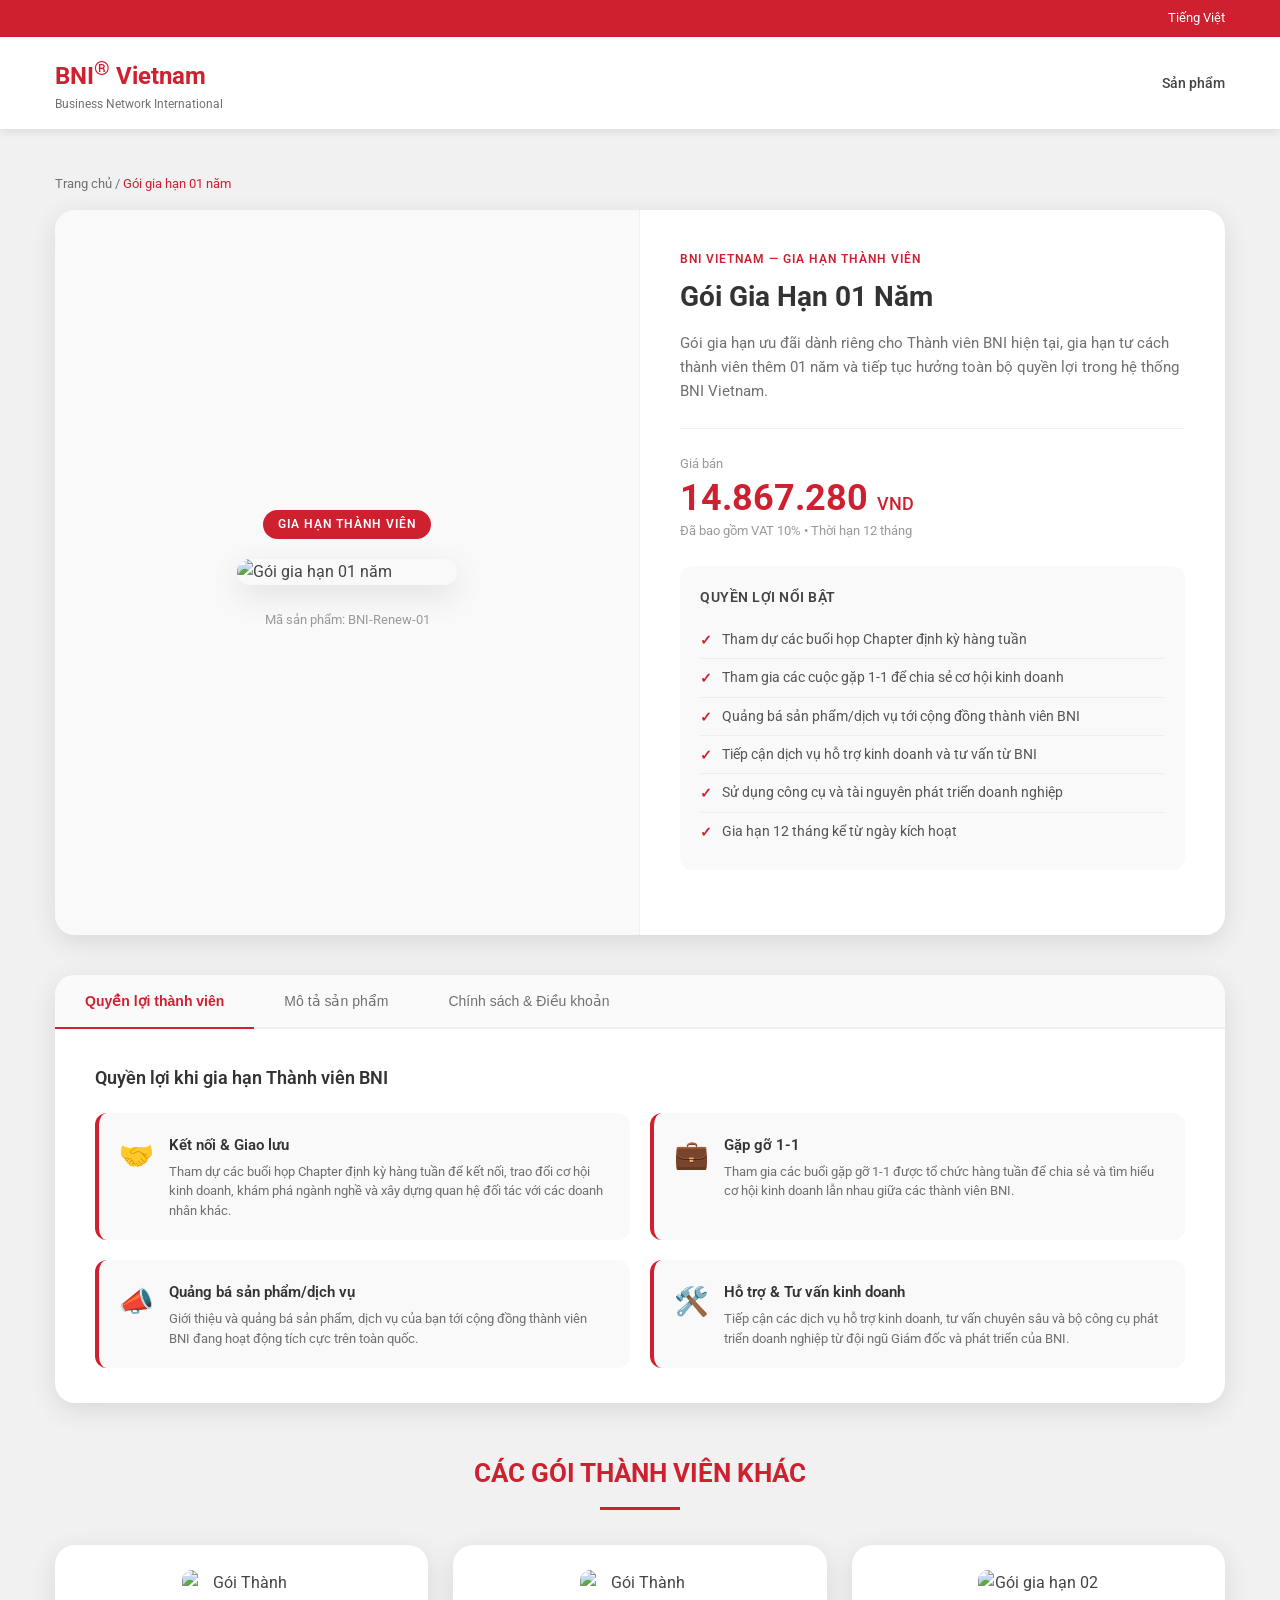
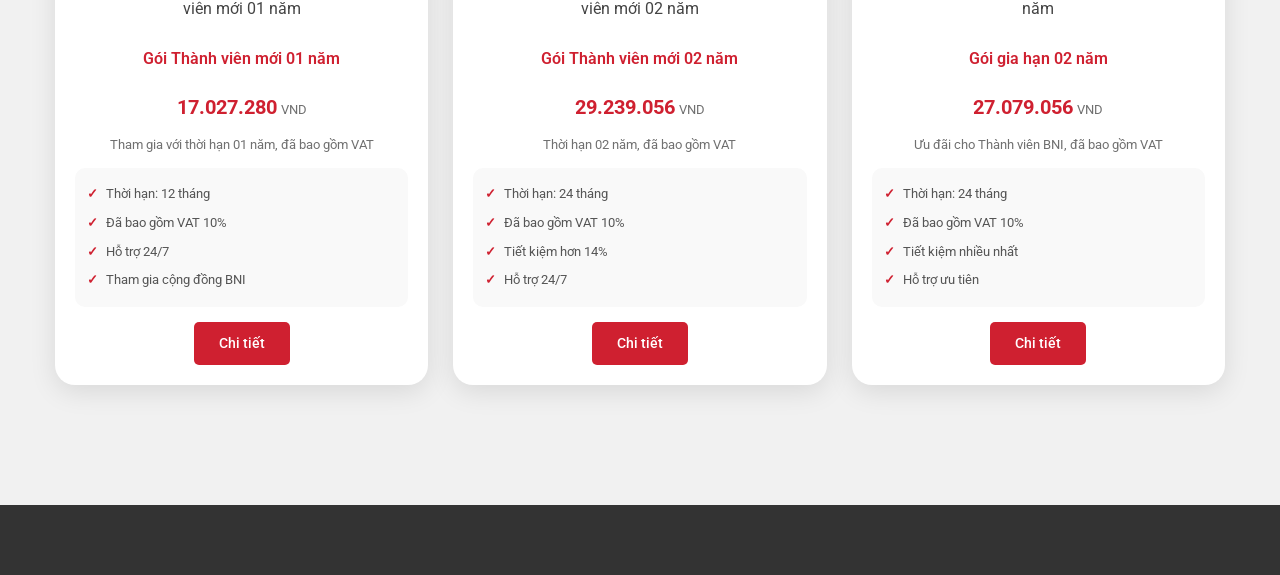
==== goi-gia-han-01-nam.html @ def4ea2a "CM" ====
<!DOCTYPE html>
<html lang="vi">
<head>
    <meta charset="UTF-8">
    <meta name="viewport" content="width=device-width, initial-scale=1.0">
    <title>Gói Gia Hạn 01 Năm - BNI Vietnam</title>
    <link href="https://fonts.googleapis.com/css2?family=Roboto:wght@300;400;500;600;700&display=swap" rel="stylesheet">
    <link rel="stylesheet" href="css/shared.css">
    <link rel="stylesheet" href="css/detail.css">
</head>
<body>
    <header class="header">
        <div class="header-top">
            <div class="container">
                <a href="#">Tiếng Việt</a>
            </div>
        </div>
        <div class="header-main">
            <div class="container">
                <a href="index.html" class="logo">
                    <div class="logo-text">
                        BNI<sup>®</sup> Vietnam
                        <span>Business Network International</span>
                    </div>
                </a>
                <ul class="nav-menu">
                    <li><a href="index.html">Sản phẩm</a></li>
                </ul>
            </div>
        </div>
    </header>

    <main class="main-content">
        <div class="container">
            <div class="breadcrumb">
                <a href="index.html">Trang chủ</a> /
                <span>Gói gia hạn 01 năm</span>
            </div>

            <div class="product-detail">
                <div class="product-detail-inner">
                    <div class="product-image-side">
                        <div class="product-badge">Gia hạn thành viên</div>
                        <img src="https://bni.vn/img/site/68599e6d21dceb000d6339f2.jpg" alt="Gói gia hạn 01 năm">
                        <p class="product-code">Mã sản phẩm: BNI-Renew-01</p>
                    </div>

                    <div class="product-info-side">
                        <p class="product-category">BNI Vietnam &mdash; Gia hạn thành viên</p>
                        <h1 class="product-title">Gói Gia Hạn 01 Năm</h1>
                        <p class="product-short-desc">
                            Gói gia hạn ưu đãi dành riêng cho Thành viên BNI hiện tại, gia hạn tư cách thành viên thêm 01 năm và tiếp tục hưởng toàn bộ quyền lợi trong hệ thống BNI Vietnam.
                        </p>

                        <div class="price-block">
                            <p class="price-label">Giá bán</p>
                            <p class="price-main">
                                14.867.280 <span class="currency">VND</span>
                            </p>
                            <input type="hidden" class="price-raw" value="14867280" data-product-id="member-renew-1year">
                            <p class="price-note">Đã bao gồm VAT 10% &bull; Thời hạn 12 tháng</p>
                        </div>

                        <div class="features-block">
                            <h4>Quyền lợi nổi bật</h4>
                            <ul class="features-list">
                                <li>Tham dự các buổi họp Chapter định kỳ hàng tuần</li>
                                <li>Tham gia các cuộc gặp 1-1 để chia sẻ cơ hội kinh doanh</li>
                                <li>Quảng bá sản phẩm/dịch vụ tới cộng đồng thành viên BNI</li>
                                <li>Tiếp cận dịch vụ hỗ trợ kinh doanh và tư vấn từ BNI</li>
                                <li>Sử dụng công cụ và tài nguyên phát triển doanh nghiệp</li>
                                <li>Gia hạn 12 tháng kể từ ngày kích hoạt</li>
                            </ul>
                        </div>
                    </div>
                </div>
            </div>

            <div class="product-tabs">
                <div class="tabs-header">
                    <button class="tab-btn active" onclick="switchTab(this, 'tab-benefits')">Quyền lợi thành viên</button>
                    <button class="tab-btn" onclick="switchTab(this, 'tab-description')">Mô tả sản phẩm</button>
                    <button class="tab-btn" onclick="switchTab(this, 'tab-policy')">Chính sách & Điều khoản</button>
                </div>

                <div class="tab-content active" id="tab-benefits">
                    <h3>Quyền lợi khi gia hạn Thành viên BNI</h3>
                    <div class="benefits-grid">
                        <div class="benefit-item">
                            <div class="benefit-icon">🤝</div>
                            <div>
                                <h5>Kết nối & Giao lưu</h5>
                                <p>Tham dự các buổi họp Chapter định kỳ hàng tuần để kết nối, trao đổi cơ hội kinh doanh, khám phá ngành nghề và xây dựng quan hệ đối tác với các doanh nhân khác.</p>
                            </div>
                        </div>
                        <div class="benefit-item">
                            <div class="benefit-icon">💼</div>
                            <div>
                                <h5>Gặp gỡ 1-1</h5>
                                <p>Tham gia các buổi gặp gỡ 1-1 được tổ chức hàng tuần để chia sẻ và tìm hiểu cơ hội kinh doanh lẫn nhau giữa các thành viên BNI.</p>
                            </div>
                        </div>
                        <div class="benefit-item">
                            <div class="benefit-icon">📣</div>
                            <div>
                                <h5>Quảng bá sản phẩm/dịch vụ</h5>
                                <p>Giới thiệu và quảng bá sản phẩm, dịch vụ của bạn tới cộng đồng thành viên BNI đang hoạt động tích cực trên toàn quốc.</p>
                            </div>
                        </div>
                        <div class="benefit-item">
                            <div class="benefit-icon">🛠️</div>
                            <div>
                                <h5>Hỗ trợ & Tư vấn kinh doanh</h5>
                                <p>Tiếp cận các dịch vụ hỗ trợ kinh doanh, tư vấn chuyên sâu và bộ công cụ phát triển doanh nghiệp từ đội ngũ Giám đốc và phát triển của BNI.</p>
                            </div>
                        </div>
                    </div>
                </div>

                <div class="tab-content" id="tab-description">
                    <h3>Mô tả sản phẩm</h3>
                    <p style="font-size:15px; color:#555; line-height:1.8; margin-bottom:20px;">
                        Gói Gia hạn 01 năm là gói ưu đãi dành riêng cho các Thành viên BNI hiện tại muốn tiếp tục tham gia hệ thống. Gói này cho phép gia hạn tư cách thành viên thêm <strong>12 tháng</strong> với mức giá ưu đãi so với gói thành viên mới.
                    </p>
                    <p style="font-size:15px; color:#555; line-height:1.8; margin-bottom:20px;">
                        BNI (Business Network International) là tổ chức kết nối kinh doanh lớn nhất thế giới, với hàng nghìn Chapter hoạt động tại nhiều quốc gia. Tại Việt Nam, BNI đã và đang tạo ra hàng triệu đô la giá trị giao dịch kinh doanh cho các thành viên mỗi năm.
                    </p>
                    <ul class="features-list" style="margin-top:15px;">
                        <li>Mã sản phẩm: BNI-Renew-01</li>
                        <li>Thời hạn hiệu lực: 12 tháng kể từ ngày gia hạn</li>
                        <li>Giá bán: 14.867.280 VND (đã bao gồm VAT 10%)</li>
                        <li>Dành cho thành viên BNI hiện tại</li>
                        <li>Hết hạn cần gia hạn để tiếp tục tham gia</li>
                    </ul>
                </div>

                <div class="tab-content" id="tab-policy">
                    <h3>Chính sách & Điều khoản</h3>
                    <div style="margin-bottom:25px;">
                        <h4 style="font-size:15px; font-weight:600; color:#333; margin-bottom:12px;">Điều khoản sử dụng</h4>
                        <div class="policy-item">
                            <div class="policy-dot"></div>
                            <p>Gói gia hạn có hiệu lực <strong>12 tháng</strong> kể từ ngày kích hoạt thành công.</p>
                        </div>
                        <div class="policy-item">
                            <div class="policy-dot"></div>
                            <p>Gói chỉ áp dụng cho <strong>thành viên BNI hiện tại</strong>, không áp dụng cho thành viên mới.</p>
                        </div>
                        <div class="policy-item">
                            <div class="policy-dot"></div>
                            <p>Gói thành viên <strong>không được chuyển nhượng</strong> cho người khác sau khi đã kích hoạt.</p>
                        </div>
                    </div>
                    <div>
                        <h4 style="font-size:15px; font-weight:600; color:#333; margin-bottom:12px;">Chính sách hoàn tiền</h4>
                        <table class="refund-table">
                            <thead>
                                <tr>
                                    <th>Phương thức thanh toán</th>
                                    <th>Phí hoàn tiền</th>
                                    <th>Ghi chú</th>
                                </tr>
                            </thead>
                            <tbody>
                                <tr>
                                    <td>Thẻ tín dụng (Credit Card)</td>
                                    <td>2,5%</td>
                                    <td>Phí cổng thanh toán</td>
                                </tr>
                                <tr>
                                    <td>Thẻ ghi nợ (Debit Card)</td>
                                    <td>1,5%</td>
                                    <td>Phí cổng thanh toán</td>
                                </tr>
                                <tr>
                                    <td>Trả góp (Installment)</td>
                                    <td>Không hoàn tiền</td>
                                    <td>Không áp dụng hoàn tiền</td>
                                </tr>
                            </tbody>
                        </table>
                    </div>
                </div>
            </div>

            <div class="related-section">
                <div class="section-title">
                    <h2>Các Gói Thành Viên Khác</h2>
                </div>
                <div class="member-shop">
                    <div class="product-card">
                        <img src="https://bni.vn/img/site/68599e6d21dceb000d6339f2.jpg" alt="Gói Thành viên mới 01 năm">
                        <h5>Gói Thành viên mới 01 năm</h5>
                        <div class="product-price">
                            <p><strong>17.027.280</strong> <span class="currency">VND</span></p>
                            <input type="hidden" class="price-raw" value="17027280" data-product-id="member-new-1year">
                        </div>
                        <p class="desc">Tham gia với thời hạn 01 năm, đã bao gồm VAT</p>
                        <ul class="product-features">
                            <li>Thời hạn: 12 tháng</li>
                            <li>Đã bao gồm VAT 10%</li>
                            <li>Hỗ trợ 24/7</li>
                            <li>Tham gia cộng đồng BNI</li>
                        </ul>
                        <a href="goi-thanh-vien-moi-01-nam.html" class="btn-cart-sm">Chi tiết</a>
                    </div>

                    <div class="product-card">
                        <img src="https://bni.vn/img/site/68599e6d21dceb000d6339f2.jpg" alt="Gói Thành viên mới 02 năm">
                        <h5>Gói Thành viên mới 02 năm</h5>
                        <div class="product-price">
                            <p><strong>29.239.056</strong> <span class="currency">VND</span></p>
                            <input type="hidden" class="price-raw" value="29239056" data-product-id="member-new-2year">
                        </div>
                        <p class="desc">Thời hạn 02 năm, đã bao gồm VAT</p>
                        <ul class="product-features">
                            <li>Thời hạn: 24 tháng</li>
                            <li>Đã bao gồm VAT 10%</li>
                            <li>Tiết kiệm hơn 14%</li>
                            <li>Hỗ trợ 24/7</li>
                        </ul>
                        <a href="goi-thanh-vien-moi-02-nam.html" class="btn-cart-sm">Chi tiết</a>
                    </div>

                    <div class="product-card">
                        <img src="https://bni.vn/img/site/68599e6d21dceb000d6339f2.jpg" alt="Gói gia hạn 02 năm">
                        <h5>Gói gia hạn 02 năm</h5>
                        <div class="product-price">
                            <p><strong>27.079.056</strong> <span class="currency">VND</span></p>
                            <input type="hidden" class="price-raw" value="27079056" data-product-id="member-renew-2year">
                        </div>
                        <p class="desc">Ưu đãi cho Thành viên BNI, đã bao gồm VAT</p>
                        <ul class="product-features">
                            <li>Thời hạn: 24 tháng</li>
                            <li>Đã bao gồm VAT 10%</li>
                            <li>Tiết kiệm nhiều nhất</li>
                            <li>Hỗ trợ ưu tiên</li>
                        </ul>
                        <a href="goi-gia-han-02-nam.html" class="btn-cart-sm">Chi tiết</a>
                    </div>
                </div>
            </div>
        </div>
    </main>

    <footer class="footer"></footer>

    <script>
        function switchTab(btn, tabId) {
            document.querySelectorAll('.tab-btn').forEach(b => b.classList.remove('active'));
            document.querySelectorAll('.tab-content').forEach(t => t.classList.remove('active'));
            btn.classList.add('active');
            document.getElementById(tabId).classList.add('active');
        }
    </script>
</body>
</html>
---- css/shared.css ----
/* =====================
   RESET
   ===================== */
* {
    margin: 0;
    padding: 0;
    box-sizing: border-box;
}

/* =====================
   BASE
   ===================== */
body {
    font-family: 'Roboto', sans-serif;
    background-color: #f1f1f1;
    color: #444444;
    line-height: 1.6;
}

.container {
    max-width: 1200px;
    margin: 0 auto;
    padding: 0 15px;
}

/* =====================
   HEADER
   ===================== */
.header {
    background-color: #ffffff;
    box-shadow: 0 2px 10px rgba(0, 0, 0, 0.1);
    position: sticky;
    top: 0;
    z-index: 1000;
}

.header-top {
    background-color: #CF2030;
    color: #ffffff;
    padding: 8px 0;
    font-size: 13px;
}

.header-top .container {
    display: flex;
    justify-content: flex-end;
    align-items: center;
    gap: 20px;
}

.header-top a {
    color: #ffffff;
    text-decoration: none;
}

.header-top a:hover {
    text-decoration: underline;
}

.header-main {
    padding: 15px 0;
}

.header-main .container {
    display: flex;
    justify-content: space-between;
    align-items: center;
}

.logo {
    display: flex;
    align-items: center;
    gap: 10px;
    text-decoration: none;
    color: inherit;
}

.logo img {
    height: 50px;
}

.logo-text {
    font-size: 24px;
    font-weight: 700;
    color: #CF2030;
}

.logo-text span {
    display: block;
    font-size: 12px;
    font-weight: 400;
    color: #707070;
}

.nav-menu {
    display: flex;
    gap: 25px;
    list-style: none;
}

.nav-menu a {
    color: #444444;
    text-decoration: none;
    font-weight: 500;
    font-size: 14px;
    transition: color 0.3s;
    padding: 10px 0;
}

.nav-menu a:hover {
    color: #CF2030;
}

/* =====================
   FOOTER
   ===================== */
.footer {
    background-color: #333333;
    color: #ffffff;
    padding: 50px 0 20px;
}

.footer-content {
    display: grid;
    grid-template-columns: repeat(4, 1fr);
    gap: 30px;
    margin-bottom: 30px;
}

.footer-section h4 {
    color: #CF2030;
    font-size: 16px;
    margin-bottom: 20px;
    text-transform: uppercase;
}

.footer-section ul {
    list-style: none;
}

.footer-section ul li {
    margin-bottom: 10px;
}

.footer-section ul a {
    color: #cccccc;
    text-decoration: none;
    font-size: 14px;
    transition: color 0.3s;
}

.footer-section ul a:hover {
    color: #CF2030;
}

.footer-bottom {
    border-top: 1px solid #555555;
    padding-top: 20px;
    text-align: center;
    font-size: 13px;
    color: #999999;
}

.footer-bottom p {
    margin-bottom: 5px;
}

/* =====================
   PRODUCT CARD (base)
   ===================== */
.product-card {
    background: #ffffff;
    border-radius: 20px;
    box-shadow: 0px 7px 27px rgba(0, 0, 0, 0.1);
    text-align: center;
    transition: transform 0.3s ease, box-shadow 0.3s ease;
    display: flex;
    flex-direction: column;
    height: 100%;
}

.product-card:hover {
    transform: translateY(-5px);
    box-shadow: 0 15px 40px rgba(0, 0, 0, 0.15);
}

.product-card img {
    border-radius: 10px;
    max-width: 100%;
    height: auto;
    margin: 0 auto 15px;
}

.product-card h5 {
    color: #CF2030;
    font-weight: 600;
    display: flex;
    align-items: center;
    justify-content: center;
}

.product-card .product-price strong {
    font-weight: 700;
    color: #CF2030;
}

.product-card .product-price .currency {
    color: #707070;
}

.product-card .product-features {
    text-align: left;
    background: #f9f9f9;
    border-radius: 10px;
    flex-grow: 1;
}

.product-card .product-features li {
    list-style: none;
    color: #555;
    display: flex;
    align-items: center;
    gap: 8px;
}

.product-card .product-features li::before {
    content: '✓';
    color: #CF2030;
    font-weight: bold;
}

/* =====================
   RESPONSIVE
   ===================== */
.menu-toggle {
    display: none;
    background: none;
    border: none;
    font-size: 24px;
    color: #CF2030;
    cursor: pointer;
}

@media (max-width: 900px) {
    .menu-toggle {
        display: block;
    }

    .nav-menu {
        display: none;
        position: absolute;
        top: 100%;
        left: 0;
        right: 0;
        background: #ffffff;
        flex-direction: column;
        padding: 20px;
        box-shadow: 0 5px 20px rgba(0, 0, 0, 0.1);
    }

    .nav-menu.active {
        display: flex;
    }

    .header-main .container {
        position: relative;
    }
}

@media (max-width: 768px) {
    .footer-content {
        grid-template-columns: repeat(2, 1fr);
    }
}

@media (max-width: 480px) {
    .footer-content {
        grid-template-columns: 1fr;
    }
}
---- css/detail.css ----
/* =====================
   MAIN CONTENT
   ===================== */
.main-content {
    padding: 30px 0 60px;
}

/* =====================
   FOOTER OVERRIDE
   ===================== */
.footer {
    margin-top: 60px;
}

/* =====================
   BREADCRUMB
   ===================== */
.breadcrumb {
    padding: 15px 0;
    font-size: 13px;
    color: #707070;
}

.breadcrumb a {
    color: #707070;
    text-decoration: none;
    transition: color 0.3s;
}

.breadcrumb a:hover {
    color: #CF2030;
}

.breadcrumb span {
    color: #CF2030;
}

/* =====================
   PRODUCT DETAIL
   ===================== */
.product-detail {
    background: #ffffff;
    border-radius: 20px;
    box-shadow: 0px 7px 27px rgba(0, 0, 0, 0.1);
    overflow: hidden;
}

.product-detail-inner {
    display: grid;
    grid-template-columns: 1fr 1fr;
    gap: 0;
}

.product-image-side {
    background: #f9f9f9;
    padding: 40px;
    display: flex;
    flex-direction: column;
    align-items: center;
    justify-content: center;
    border-right: 1px solid #f0f0f0;
}

.product-badge {
    background: #CF2030;
    color: #ffffff;
    font-size: 12px;
    font-weight: 600;
    padding: 5px 15px;
    border-radius: 20px;
    margin-bottom: 20px;
    text-transform: uppercase;
    letter-spacing: 1px;
}

.product-image-side img {
    width: 220px;
    border-radius: 15px;
    box-shadow: 0 10px 30px rgba(0, 0, 0, 0.1);
    margin-bottom: 25px;
}

.product-code {
    font-size: 13px;
    color: #999;
    margin-bottom: 5px;
}

.product-info-side {
    padding: 40px;
}

.product-category {
    font-size: 12px;
    color: #CF2030;
    font-weight: 600;
    text-transform: uppercase;
    letter-spacing: 1px;
    margin-bottom: 10px;
}

.product-title {
    font-size: 28px;
    font-weight: 700;
    color: #333333;
    margin-bottom: 15px;
    line-height: 1.3;
}

.product-short-desc {
    font-size: 15px;
    color: #707070;
    margin-bottom: 25px;
    padding-bottom: 25px;
    border-bottom: 1px solid #f0f0f0;
}

/* =====================
   PRICE BLOCK
   ===================== */
.price-block {
    margin-bottom: 25px;
}

.price-label {
    font-size: 13px;
    color: #999;
    margin-bottom: 5px;
}

.price-main {
    font-size: 36px;
    font-weight: 700;
    color: #CF2030;
    line-height: 1;
}

.price-main .currency {
    font-size: 18px;
    font-weight: 500;
}

.price-note {
    font-size: 13px;
    color: #999;
    margin-top: 5px;
}

/* =====================
   FEATURES BLOCK
   ===================== */
.features-block {
    background: #f9f9f9;
    border-radius: 12px;
    padding: 20px;
    margin-bottom: 25px;
}

.features-block h4 {
    font-size: 14px;
    font-weight: 600;
    color: #444;
    margin-bottom: 12px;
    text-transform: uppercase;
    letter-spacing: 0.5px;
}

.features-list {
    list-style: none;
}

.features-list li {
    display: flex;
    align-items: flex-start;
    gap: 10px;
    padding: 7px 0;
    font-size: 14px;
    color: #555;
    border-bottom: 1px solid #efefef;
}

.features-list li:last-child {
    border-bottom: none;
}

.features-list li::before {
    content: '✓';
    color: #CF2030;
    font-weight: bold;
    flex-shrink: 0;
    margin-top: 1px;
}

/* =====================
   PRODUCT TABS
   ===================== */
.product-tabs {
    margin-top: 40px;
    background: #ffffff;
    border-radius: 20px;
    box-shadow: 0px 7px 27px rgba(0, 0, 0, 0.1);
    overflow: hidden;
}

.tabs-header {
    display: flex;
    border-bottom: 2px solid #f0f0f0;
    background: #fafafa;
}

.tab-btn {
    padding: 18px 30px;
    font-size: 14px;
    font-weight: 500;
    color: #707070;
    cursor: pointer;
    border: none;
    background: transparent;
    transition: all 0.3s;
    position: relative;
}

.tab-btn::after {
    content: '';
    position: absolute;
    bottom: -2px;
    left: 0;
    right: 0;
    height: 2px;
    background: #CF2030;
    transform: scaleX(0);
    transition: transform 0.3s;
}

.tab-btn.active {
    color: #CF2030;
    font-weight: 600;
}

.tab-btn.active::after {
    transform: scaleX(1);
}

.tab-btn:hover {
    color: #CF2030;
}

.tab-content {
    padding: 35px 40px;
    display: none;
}

.tab-content.active {
    display: block;
}

.tab-content h3 {
    font-size: 18px;
    font-weight: 600;
    color: #333;
    margin-bottom: 20px;
}

/* =====================
   BENEFITS GRID
   ===================== */
.benefits-grid {
    display: grid;
    grid-template-columns: repeat(2, 1fr);
    gap: 20px;
    margin-top: 10px;
}

.benefit-item {
    display: flex;
    align-items: flex-start;
    gap: 15px;
    padding: 20px;
    background: #f9f9f9;
    border-radius: 12px;
    border-left: 4px solid #CF2030;
}

.benefit-icon {
    font-size: 28px;
    flex-shrink: 0;
}

.benefit-item h5 {
    font-size: 15px;
    font-weight: 600;
    color: #333;
    margin-bottom: 5px;
}

.benefit-item p {
    font-size: 13px;
    color: #707070;
    line-height: 1.5;
}

/* =====================
   POLICY
   ===================== */
.policy-item {
    display: flex;
    align-items: flex-start;
    gap: 15px;
    padding: 15px 0;
    border-bottom: 1px solid #f0f0f0;
}

.policy-item:last-child {
    border-bottom: none;
}

.policy-dot {
    width: 8px;
    height: 8px;
    border-radius: 50%;
    background: #CF2030;
    flex-shrink: 0;
    margin-top: 7px;
}

.policy-item p {
    font-size: 14px;
    color: #555;
    line-height: 1.6;
}

.policy-item strong {
    color: #333;
}

/* =====================
   REFUND TABLE
   ===================== */
.refund-table {
    width: 100%;
    border-collapse: collapse;
    margin-top: 15px;
    font-size: 14px;
}

.refund-table th {
    background: #CF2030;
    color: #fff;
    padding: 12px 15px;
    text-align: left;
    font-weight: 500;
}

.refund-table td {
    padding: 12px 15px;
    border-bottom: 1px solid #f0f0f0;
    color: #555;
}

.refund-table tr:nth-child(even) td {
    background: #f9f9f9;
}

/* =====================
   RELATED PRODUCTS
   ===================== */
.related-section {
    margin-top: 50px;
}

.section-title {
    text-align: center;
    margin-bottom: 35px;
}

.section-title h2 {
    color: #CF2030;
    font-size: 26px;
    font-weight: 700;
    text-transform: uppercase;
    position: relative;
    display: inline-block;
    padding-bottom: 15px;
}

.section-title h2::after {
    content: '';
    position: absolute;
    bottom: 0;
    left: 50%;
    transform: translateX(-50%);
    width: 80px;
    height: 3px;
    background: #cf2030;
}

/* Product Card - detail sizing */
.product-card {
    padding: 25px 20px 20px;
}

.product-card img {
    width: 120px;
}

.product-card h5 {
    font-size: 16px;
    margin-bottom: 10px;
    min-height: 45px;
}

.product-card .product-price {
    margin-bottom: 12px;
}

.product-card .product-price strong {
    font-size: 20px;
}

.product-card .product-price .currency {
    font-size: 13px;
}

.product-card p.desc {
    color: #707070;
    font-size: 13px;
    margin-bottom: 12px;
}

.product-card .product-features {
    padding: 12px;
    margin-bottom: 15px;
}

.product-card .product-features li {
    padding: 4px 0;
    font-size: 13px;
}

/* Member Shop Grid - 3 cols */
.member-shop {
    display: grid;
    grid-template-columns: repeat(3, 1fr);
    gap: 25px;
}

/* Button Cart Small */
.btn-cart-sm {
    padding: 10px 25px;
    background: #cf2030;
    color: #ffffff;
    text-decoration: none;
    border-radius: 5px;
    font-weight: 500;
    font-size: 14px;
    transition: background 0.3s ease;
    border: none;
    cursor: pointer;
    align-self: center;
    margin-top: auto;
    display: inline-block;
}

.btn-cart-sm:hover {
    background: #b01a28;
}

/* =====================
   RESPONSIVE
   ===================== */
@media (max-width: 768px) {
    .product-detail-inner {
        grid-template-columns: 1fr;
    }
}

@media (max-width: 900px) {
    .product-info-side {
        padding: 25px;
    }

    .product-image-side {
        padding: 30px;
    }

    .tab-content {
        padding: 25px 20px;
    }

    .product-title {
        font-size: 22px;
    }

    .price-main {
        font-size: 28px;
    }

    .member-shop {
        grid-template-columns: repeat(2, 1fr);
    }
}

@media (max-width: 600px) {
    .benefits-grid {
        grid-template-columns: 1fr;
    }

    .member-shop {
        grid-template-columns: 1fr;
    }
}
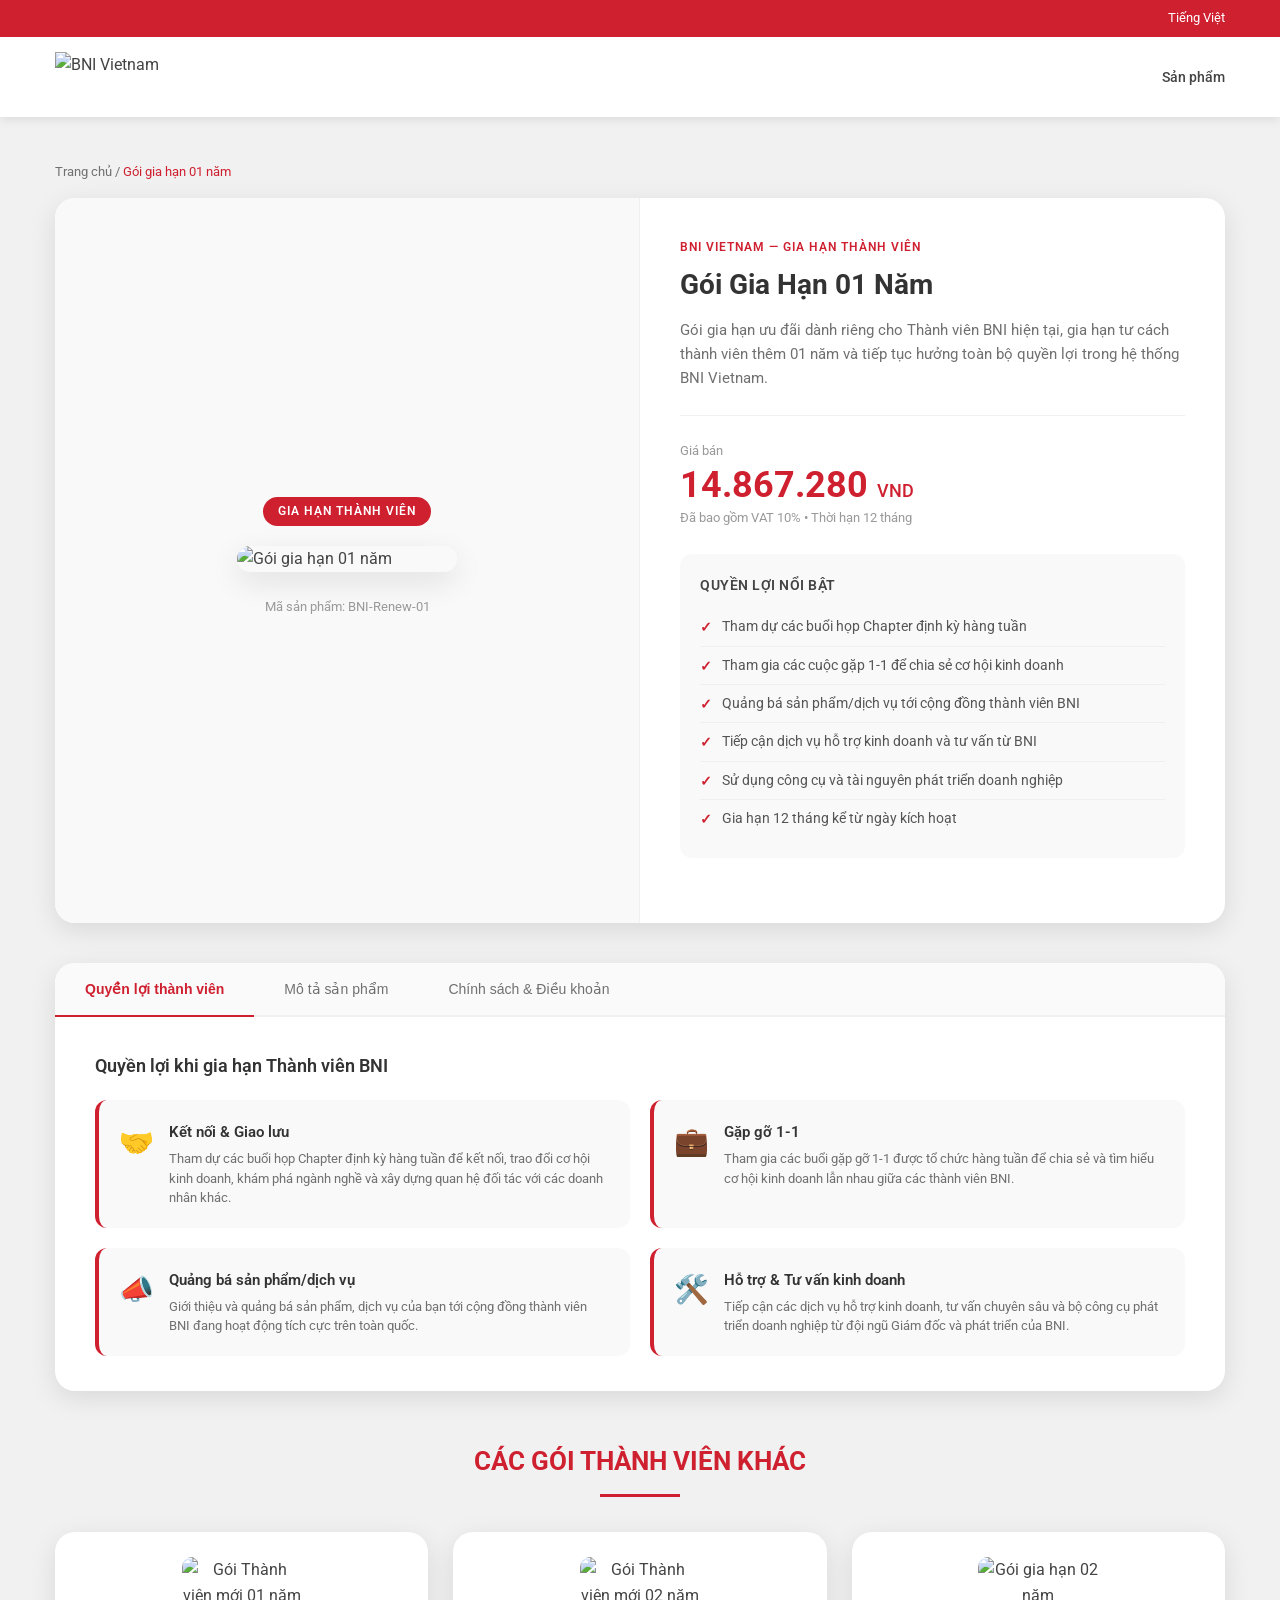
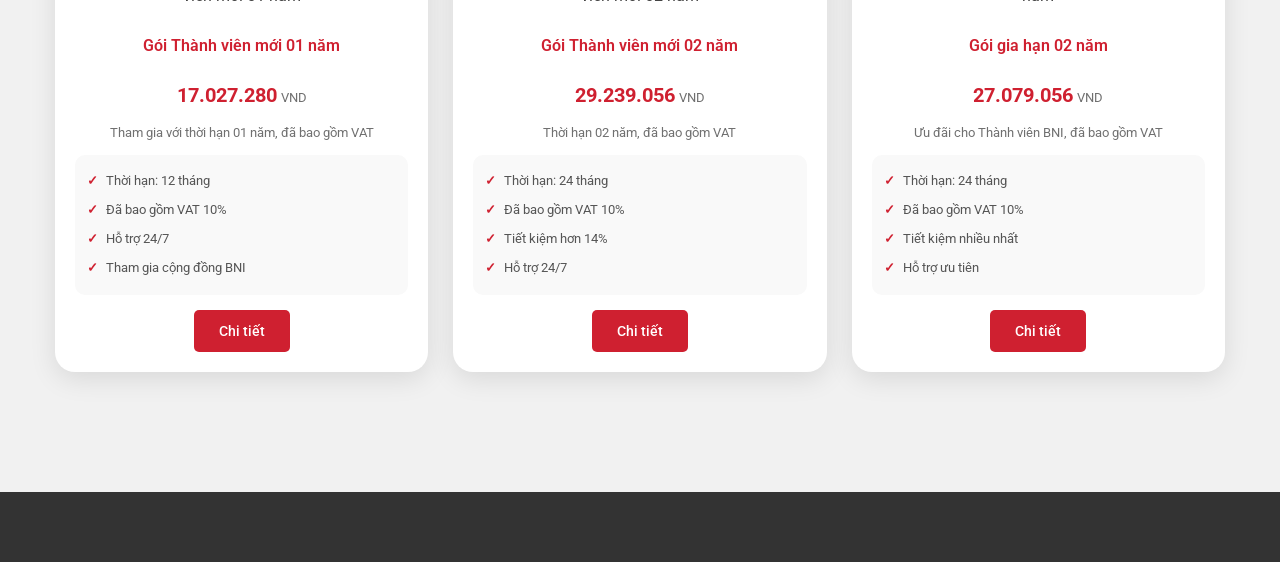
==== commit 8f3556cd: "Merge pull request #3 from datnt2207/main CM code sau khi nhúng" ====
--- a/goi-gia-han-01-nam.html
+++ b/goi-gia-han-01-nam.html
@@ -7,6 +7,16 @@
     <link href="https://fonts.googleapis.com/css2?family=Roboto:wght@300;400;500;600;700&display=swap" rel="stylesheet">
     <link rel="stylesheet" href="css/shared.css">
     <link rel="stylesheet" href="css/detail.css">
+    <link rel="stylesheet" href="https://public-cdn.baokim.vn/js-server/baokim.css">
+    <style>
+        .bk-btn-box, .bk-btn-installment, .bk-btn-installment-amigo, .bk-btn-paynow {
+            width: 100%!important;
+        }
+
+        .bk-btn-installment, .bk-btn-installment-amigo, .bk-btn-paynow {
+            min-height: 60px !important;
+        }
+    </style>
 </head>
 <body>
     <header class="header">
@@ -18,10 +28,7 @@
         <div class="header-main">
             <div class="container">
                 <a href="index.html" class="logo">
-                    <div class="logo-text">
-                        BNI<sup>®</sup> Vietnam
-                        <span>Business Network International</span>
-                    </div>
+                    <img src="https://bni.vn/img/site/68599e6d21dceb000d6339f2.jpg" alt="BNI Vietnam">
                 </a>
                 <ul class="nav-menu">
                     <li><a href="index.html">Sản phẩm</a></li>
@@ -41,23 +48,24 @@
                 <div class="product-detail-inner">
                     <div class="product-image-side">
                         <div class="product-badge">Gia hạn thành viên</div>
-                        <img src="https://bni.vn/img/site/68599e6d21dceb000d6339f2.jpg" alt="Gói gia hạn 01 năm">
+                        <img class="bk-product-image" src="https://bni.vn/img/site/68599e6d21dceb000d6339f2.jpg" alt="Gói gia hạn 01 năm">
                         <p class="product-code">Mã sản phẩm: BNI-Renew-01</p>
                     </div>
 
                     <div class="product-info-side">
                         <p class="product-category">BNI Vietnam &mdash; Gia hạn thành viên</p>
-                        <h1 class="product-title">Gói Gia Hạn 01 Năm</h1>
+                        <h1 class="product-title bk-product-name">Gói Gia Hạn 01 Năm</h1>
                         <p class="product-short-desc">
                             Gói gia hạn ưu đãi dành riêng cho Thành viên BNI hiện tại, gia hạn tư cách thành viên thêm 01 năm và tiếp tục hưởng toàn bộ quyền lợi trong hệ thống BNI Vietnam.
                         </p>
 
                         <div class="price-block">
                             <p class="price-label">Giá bán</p>
-                            <p class="price-main">
+                            <p class="price-main bk-product-price">
                                 14.867.280 <span class="currency">VND</span>
                             </p>
                             <input type="hidden" class="price-raw" value="14867280" data-product-id="member-renew-1year">
+                            <input type="hidden" value="1" class="bk-product-qty">
                             <p class="price-note">Đã bao gồm VAT 10% &bull; Thời hạn 12 tháng</p>
                         </div>
 
@@ -72,6 +80,7 @@
                                 <li>Gia hạn 12 tháng kể từ ngày kích hoạt</li>
                             </ul>
                         </div>
+                        <div class='bk-btn'></div>
                     </div>
                 </div>
             </div>
@@ -253,5 +262,6 @@
             document.getElementById(tabId).classList.add('active');
         }
     </script>
+    <script src="https://public-cdn.baokim.vn/js-server/baokim.min.js"></script>
 </body>
 </html>
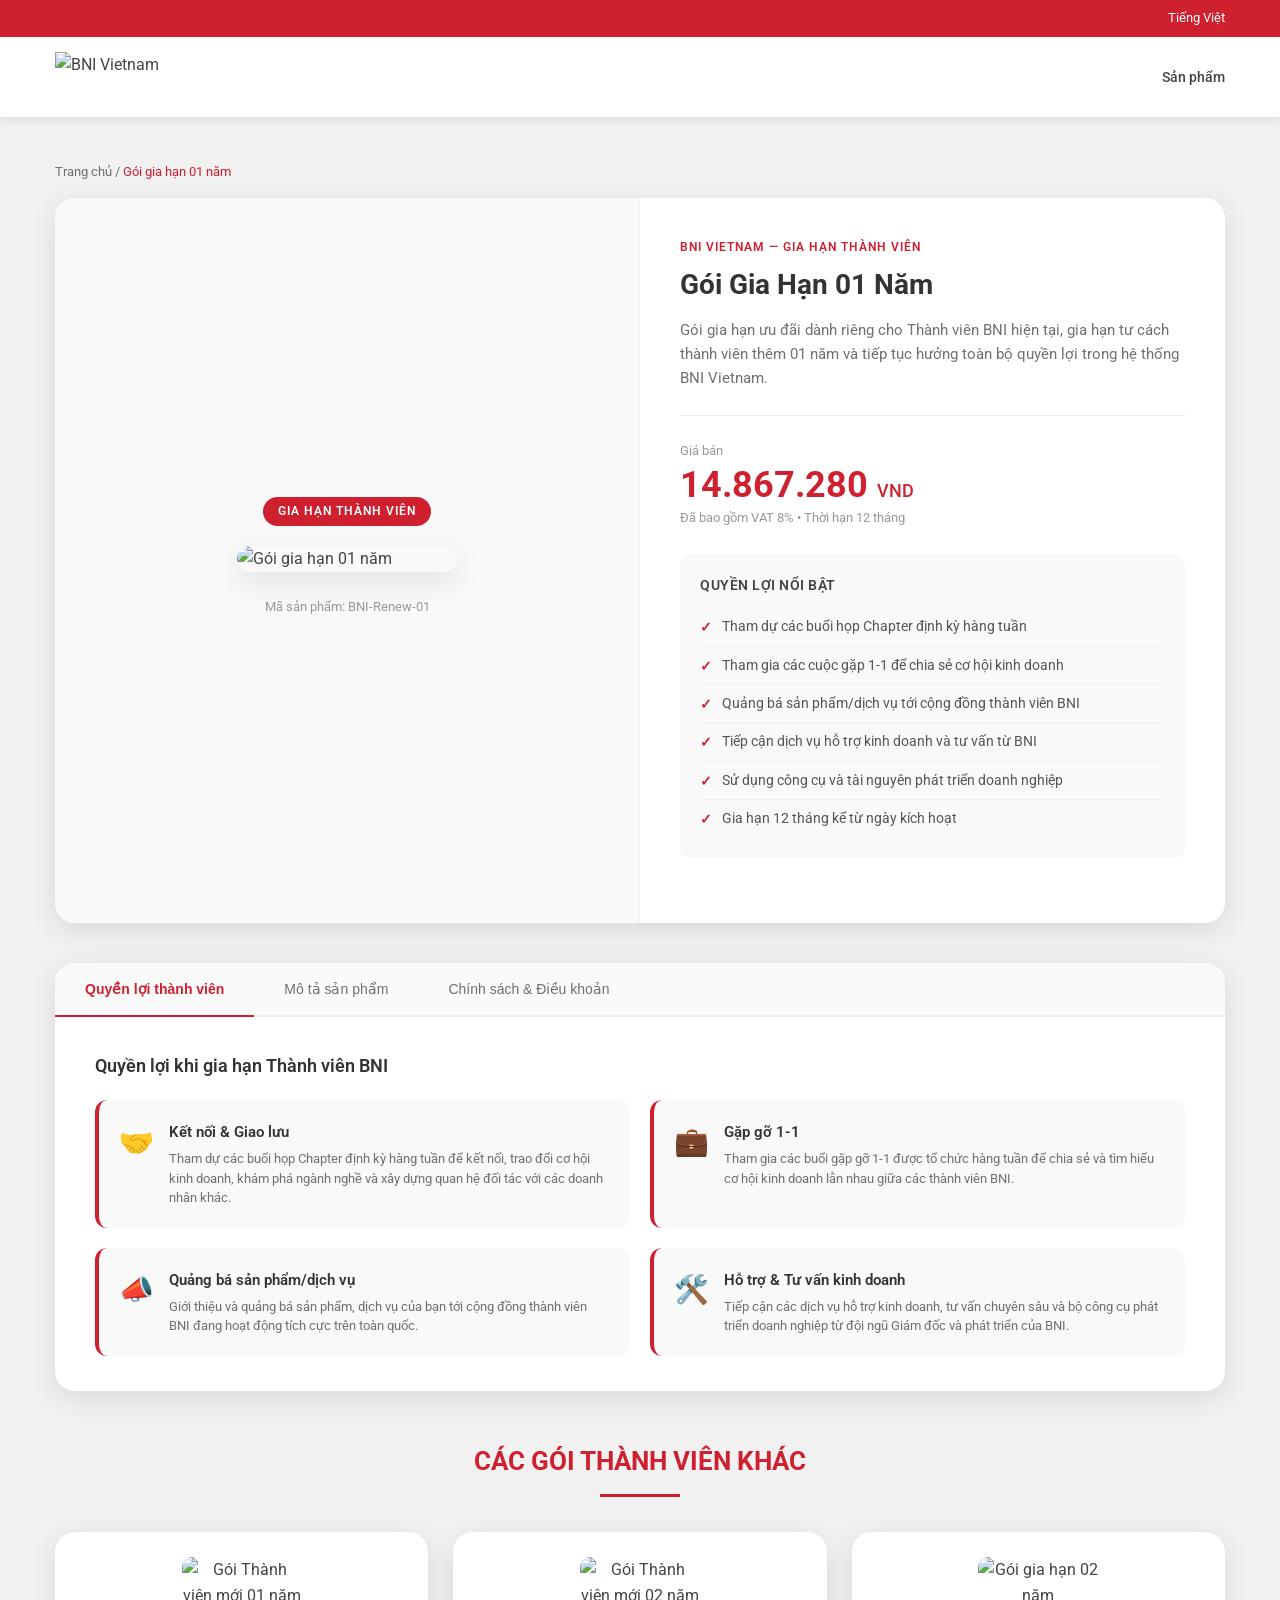
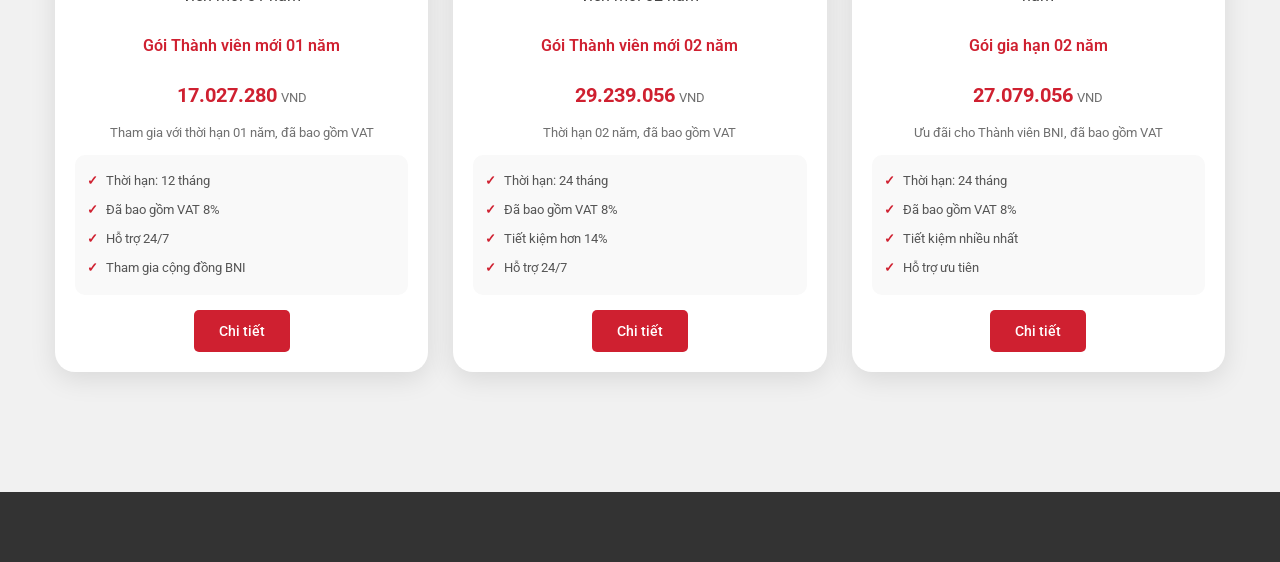
==== commit 0ba6a133: "Merge pull request #5 from datnt2207/main Fix VAT 10% -> 8%" ====
--- a/goi-gia-han-01-nam.html
+++ b/goi-gia-han-01-nam.html
@@ -16,6 +16,10 @@
         .bk-btn-installment, .bk-btn-installment-amigo, .bk-btn-paynow {
             min-height: 60px !important;
         }
+
+        .bk-btn-paynow span {
+            display: none !important;
+        }
     </style>
 </head>
 <body>
@@ -66,7 +70,7 @@
                             </p>
                             <input type="hidden" class="price-raw" value="14867280" data-product-id="member-renew-1year">
                             <input type="hidden" value="1" class="bk-product-qty">
-                            <p class="price-note">Đã bao gồm VAT 10% &bull; Thời hạn 12 tháng</p>
+                            <p class="price-note">Đã bao gồm VAT 8% &bull; Thời hạn 12 tháng</p>
                         </div>
 
                         <div class="features-block">
@@ -137,7 +141,7 @@
                     <ul class="features-list" style="margin-top:15px;">
                         <li>Mã sản phẩm: BNI-Renew-01</li>
                         <li>Thời hạn hiệu lực: 12 tháng kể từ ngày gia hạn</li>
-                        <li>Giá bán: 14.867.280 VND (đã bao gồm VAT 10%)</li>
+                        <li>Giá bán: 14.867.280 VND (đã bao gồm VAT 8%)</li>
                         <li>Dành cho thành viên BNI hiện tại</li>
                         <li>Hết hạn cần gia hạn để tiếp tục tham gia</li>
                     </ul>
@@ -207,7 +211,7 @@
                         <p class="desc">Tham gia với thời hạn 01 năm, đã bao gồm VAT</p>
                         <ul class="product-features">
                             <li>Thời hạn: 12 tháng</li>
-                            <li>Đã bao gồm VAT 10%</li>
+                            <li>Đã bao gồm VAT 8%</li>
                             <li>Hỗ trợ 24/7</li>
                             <li>Tham gia cộng đồng BNI</li>
                         </ul>
@@ -224,7 +228,7 @@
                         <p class="desc">Thời hạn 02 năm, đã bao gồm VAT</p>
                         <ul class="product-features">
                             <li>Thời hạn: 24 tháng</li>
-                            <li>Đã bao gồm VAT 10%</li>
+                            <li>Đã bao gồm VAT 8%</li>
                             <li>Tiết kiệm hơn 14%</li>
                             <li>Hỗ trợ 24/7</li>
                         </ul>
@@ -241,7 +245,7 @@
                         <p class="desc">Ưu đãi cho Thành viên BNI, đã bao gồm VAT</p>
                         <ul class="product-features">
                             <li>Thời hạn: 24 tháng</li>
-                            <li>Đã bao gồm VAT 10%</li>
+                            <li>Đã bao gồm VAT 8%</li>
                             <li>Tiết kiệm nhiều nhất</li>
                             <li>Hỗ trợ ưu tiên</li>
                         </ul>
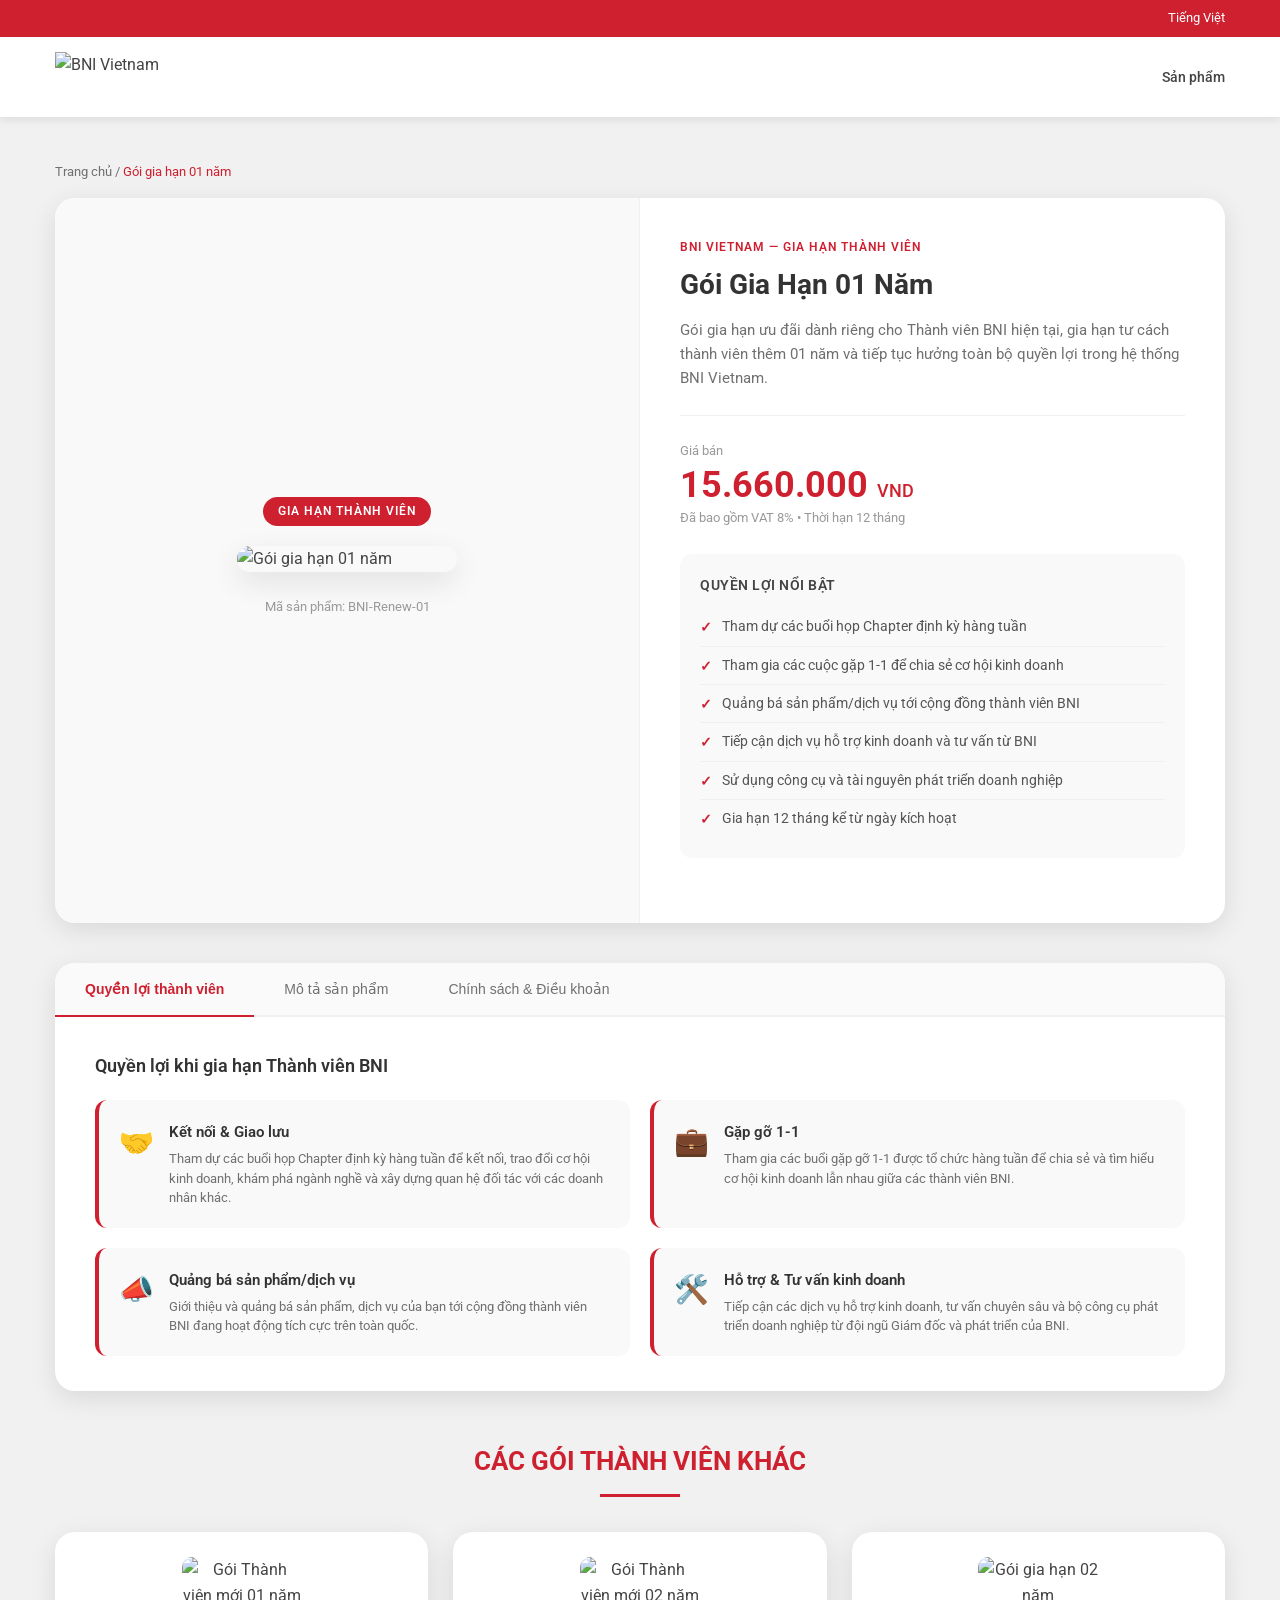
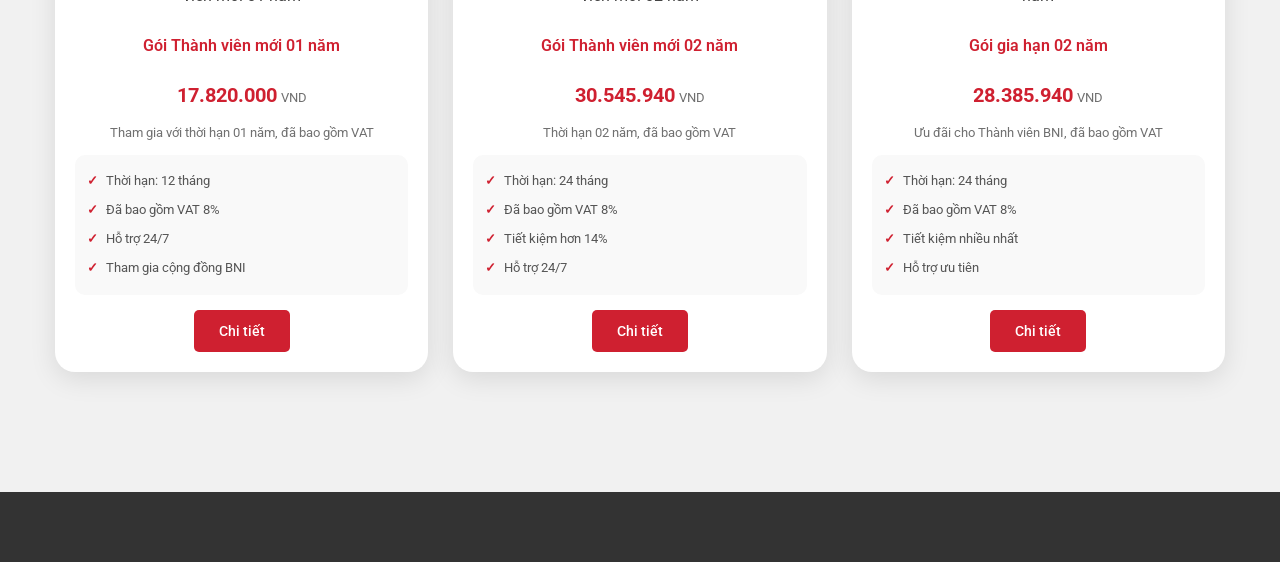
==== commit 872bb004: "CM gia moi tu 01/04/2026" ====
--- a/goi-gia-han-01-nam.html
+++ b/goi-gia-han-01-nam.html
@@ -66,9 +66,9 @@
                         <div class="price-block">
                             <p class="price-label">Giá bán</p>
                             <p class="price-main bk-product-price">
-                                14.867.280 <span class="currency">VND</span>
+                                15.660.000 <span class="currency">VND</span>
                             </p>
-                            <input type="hidden" class="price-raw" value="14867280" data-product-id="member-renew-1year">
+                            <input type="hidden" class="price-raw" value="15660000" data-product-id="member-renew-1year">
                             <input type="hidden" value="1" class="bk-product-qty">
                             <p class="price-note">Đã bao gồm VAT 8% &bull; Thời hạn 12 tháng</p>
                         </div>
@@ -141,7 +141,7 @@
                     <ul class="features-list" style="margin-top:15px;">
                         <li>Mã sản phẩm: BNI-Renew-01</li>
                         <li>Thời hạn hiệu lực: 12 tháng kể từ ngày gia hạn</li>
-                        <li>Giá bán: 14.867.280 VND (đã bao gồm VAT 8%)</li>
+                        <li>Giá bán: 15.660.000 VND (đã bao gồm VAT 8%)</li>
                         <li>Dành cho thành viên BNI hiện tại</li>
                         <li>Hết hạn cần gia hạn để tiếp tục tham gia</li>
                     </ul>
@@ -205,8 +205,8 @@
                         <img src="https://bni.vn/img/site/68599e6d21dceb000d6339f2.jpg" alt="Gói Thành viên mới 01 năm">
                         <h5>Gói Thành viên mới 01 năm</h5>
                         <div class="product-price">
-                            <p><strong>17.027.280</strong> <span class="currency">VND</span></p>
-                            <input type="hidden" class="price-raw" value="17027280" data-product-id="member-new-1year">
+                            <p><strong>17.820.000</strong> <span class="currency">VND</span></p>
+                            <input type="hidden" class="price-raw" value="17820000" data-product-id="member-new-1year">
                         </div>
                         <p class="desc">Tham gia với thời hạn 01 năm, đã bao gồm VAT</p>
                         <ul class="product-features">
@@ -222,8 +222,8 @@
                         <img src="https://bni.vn/img/site/68599e6d21dceb000d6339f2.jpg" alt="Gói Thành viên mới 02 năm">
                         <h5>Gói Thành viên mới 02 năm</h5>
                         <div class="product-price">
-                            <p><strong>29.239.056</strong> <span class="currency">VND</span></p>
-                            <input type="hidden" class="price-raw" value="29239056" data-product-id="member-new-2year">
+                            <p><strong>30.545.940</strong> <span class="currency">VND</span></p>
+                            <input type="hidden" class="price-raw" value="30545940" data-product-id="member-new-2year">
                         </div>
                         <p class="desc">Thời hạn 02 năm, đã bao gồm VAT</p>
                         <ul class="product-features">
@@ -239,8 +239,8 @@
                         <img src="https://bni.vn/img/site/68599e6d21dceb000d6339f2.jpg" alt="Gói gia hạn 02 năm">
                         <h5>Gói gia hạn 02 năm</h5>
                         <div class="product-price">
-                            <p><strong>27.079.056</strong> <span class="currency">VND</span></p>
-                            <input type="hidden" class="price-raw" value="27079056" data-product-id="member-renew-2year">
+                            <p><strong>28.385.940</strong> <span class="currency">VND</span></p>
+                            <input type="hidden" class="price-raw" value="28385940" data-product-id="member-renew-2year">
                         </div>
                         <p class="desc">Ưu đãi cho Thành viên BNI, đã bao gồm VAT</p>
                         <ul class="product-features">
